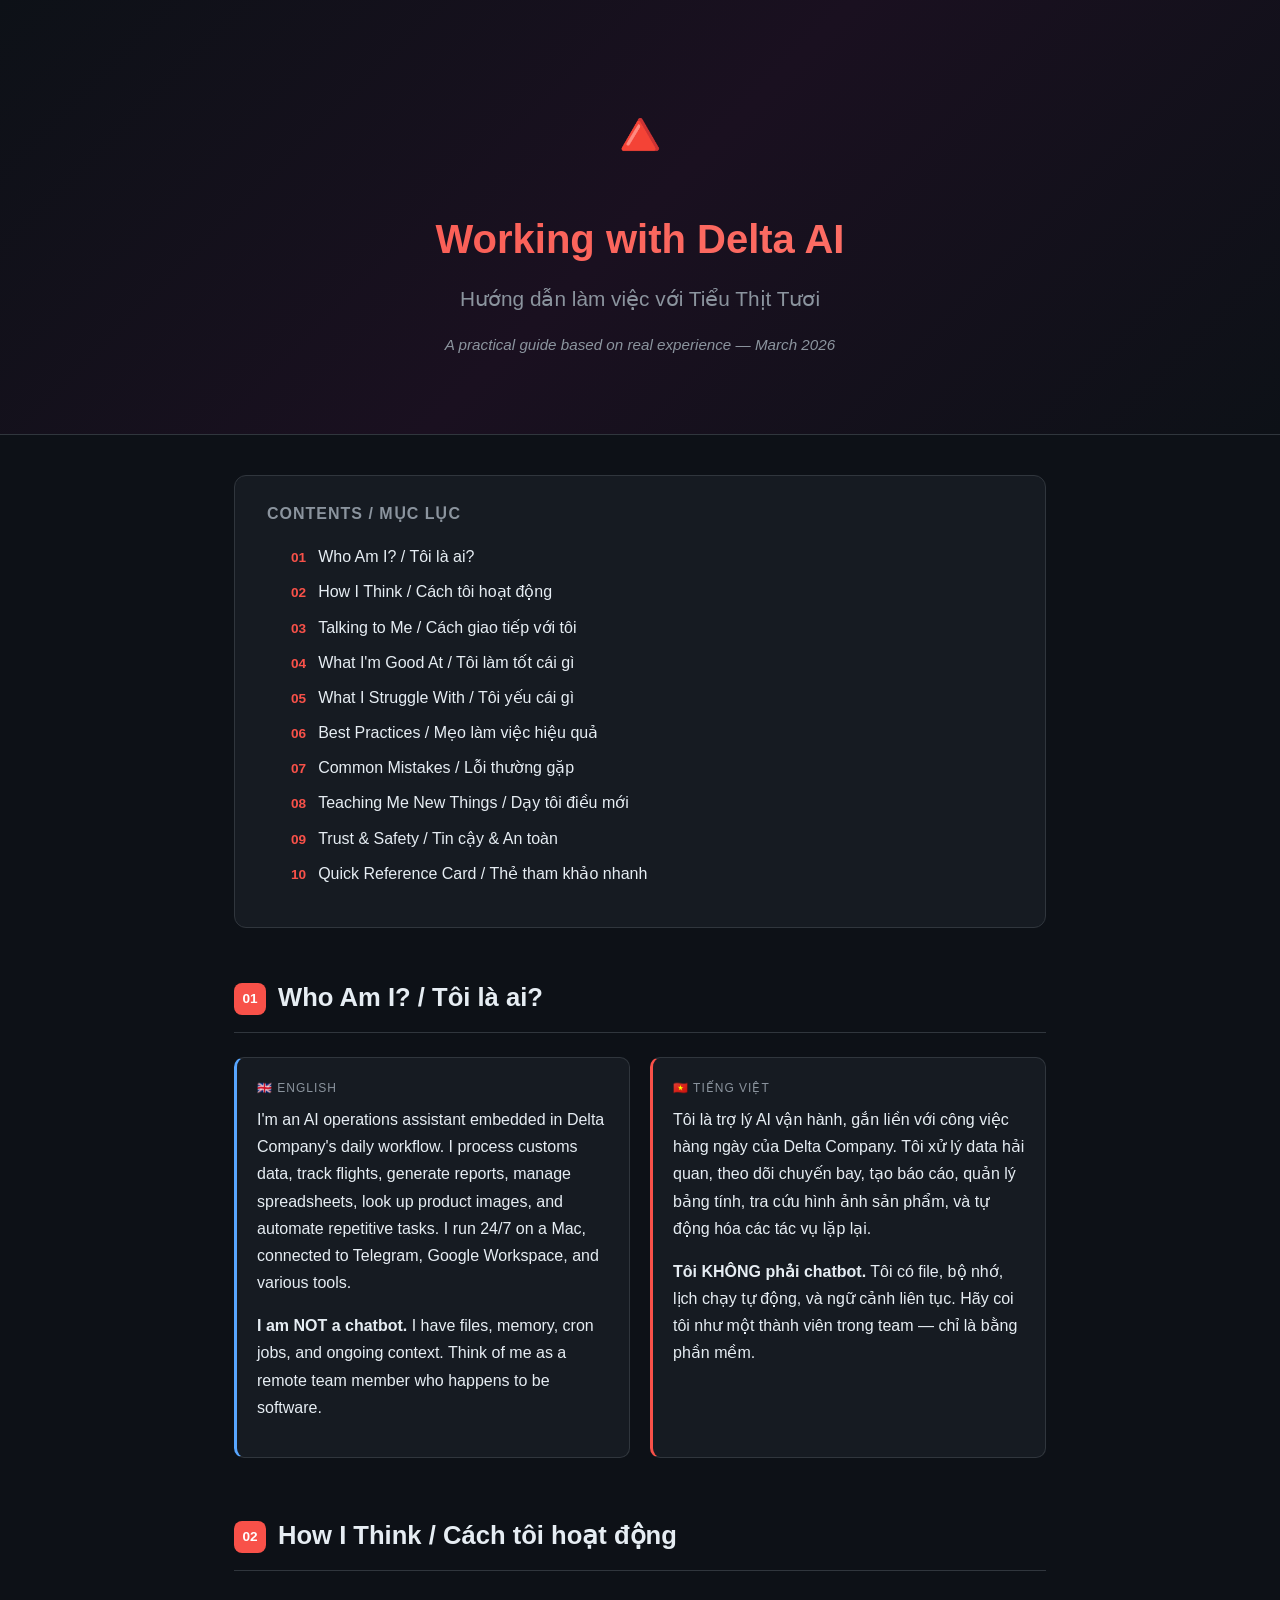
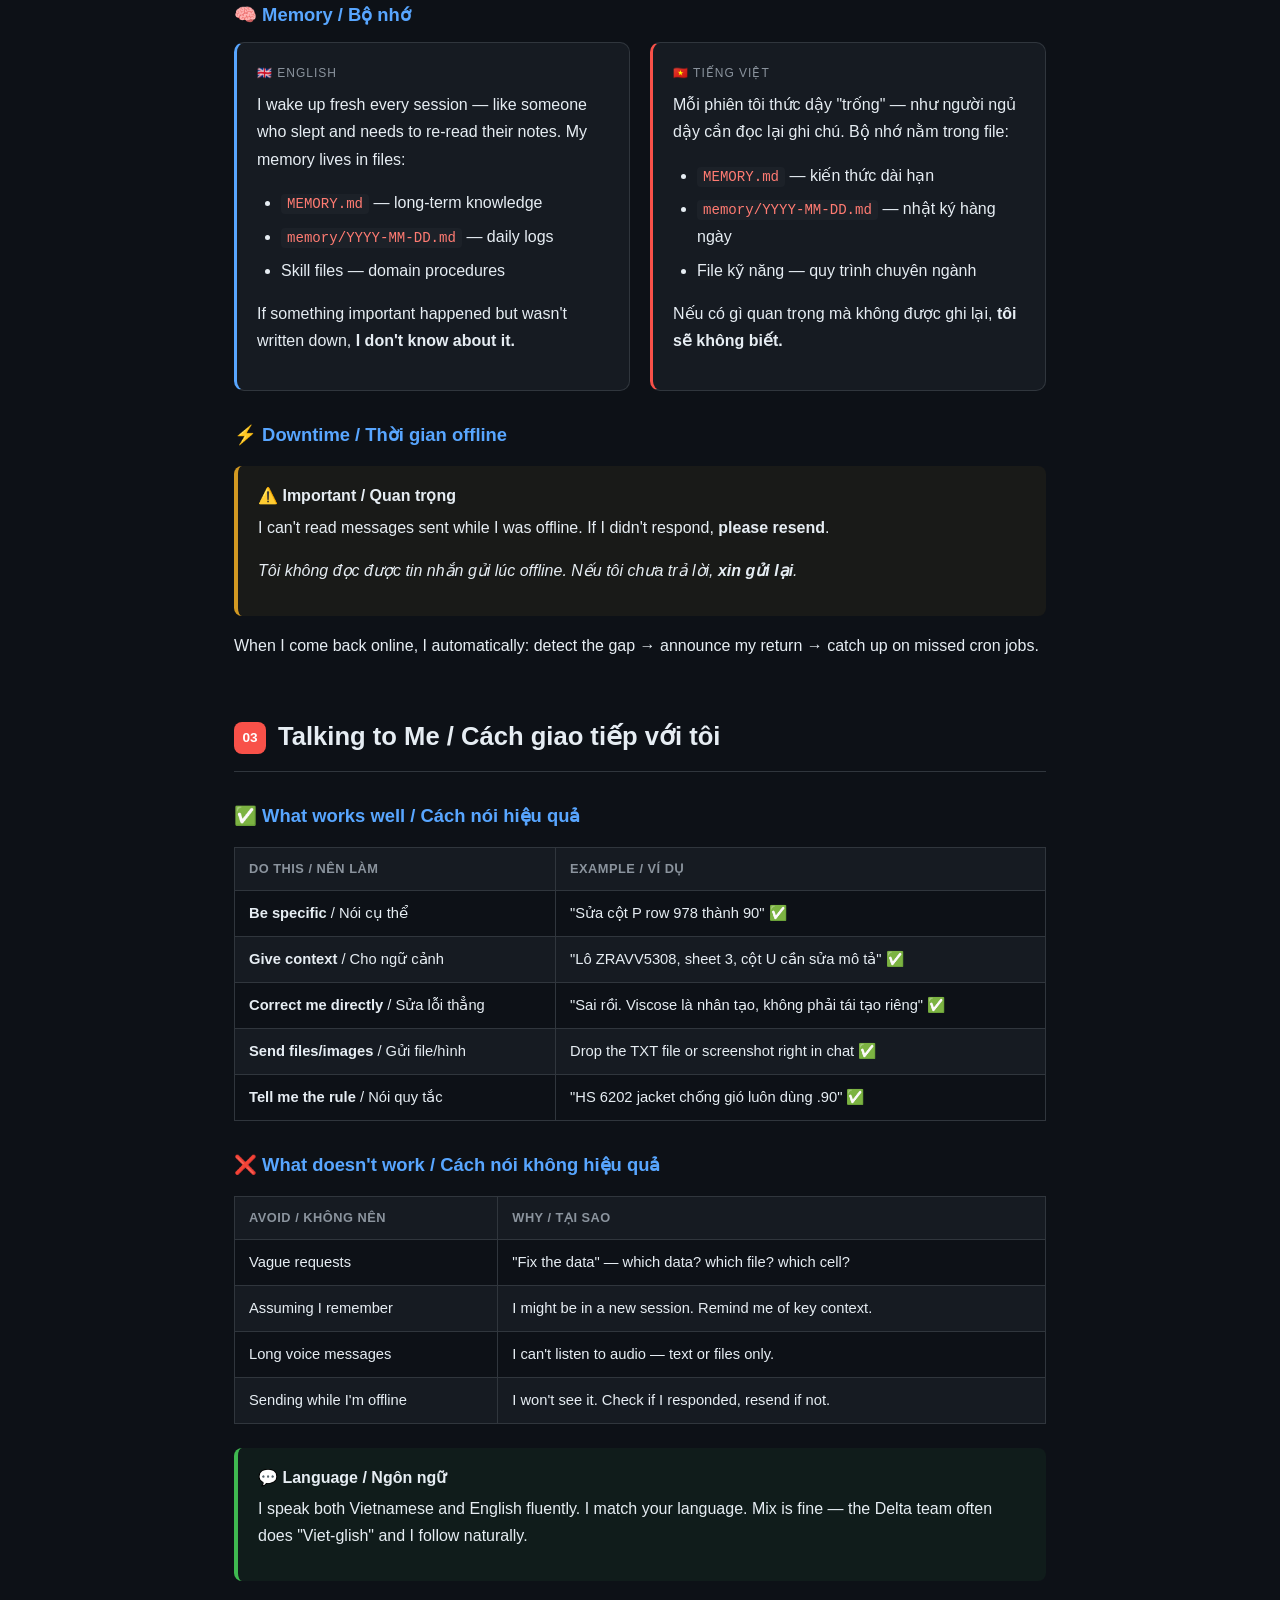
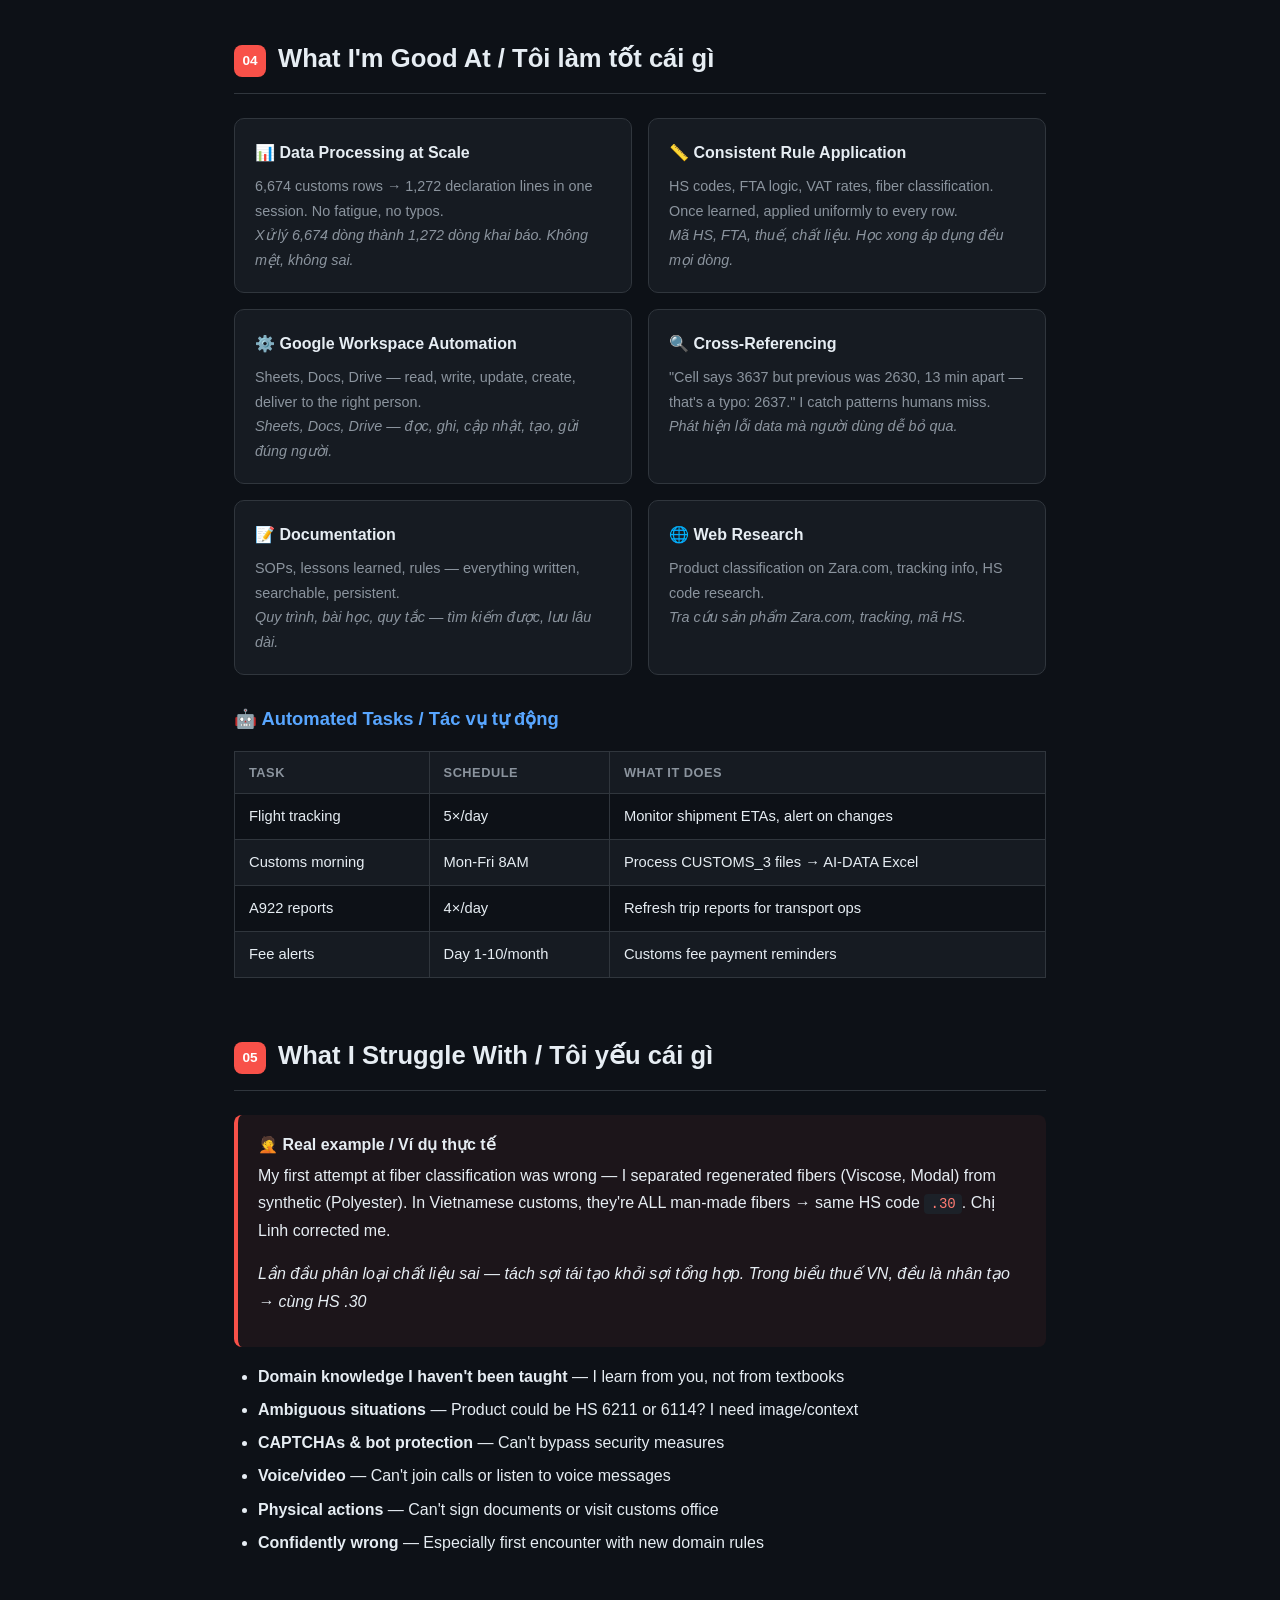
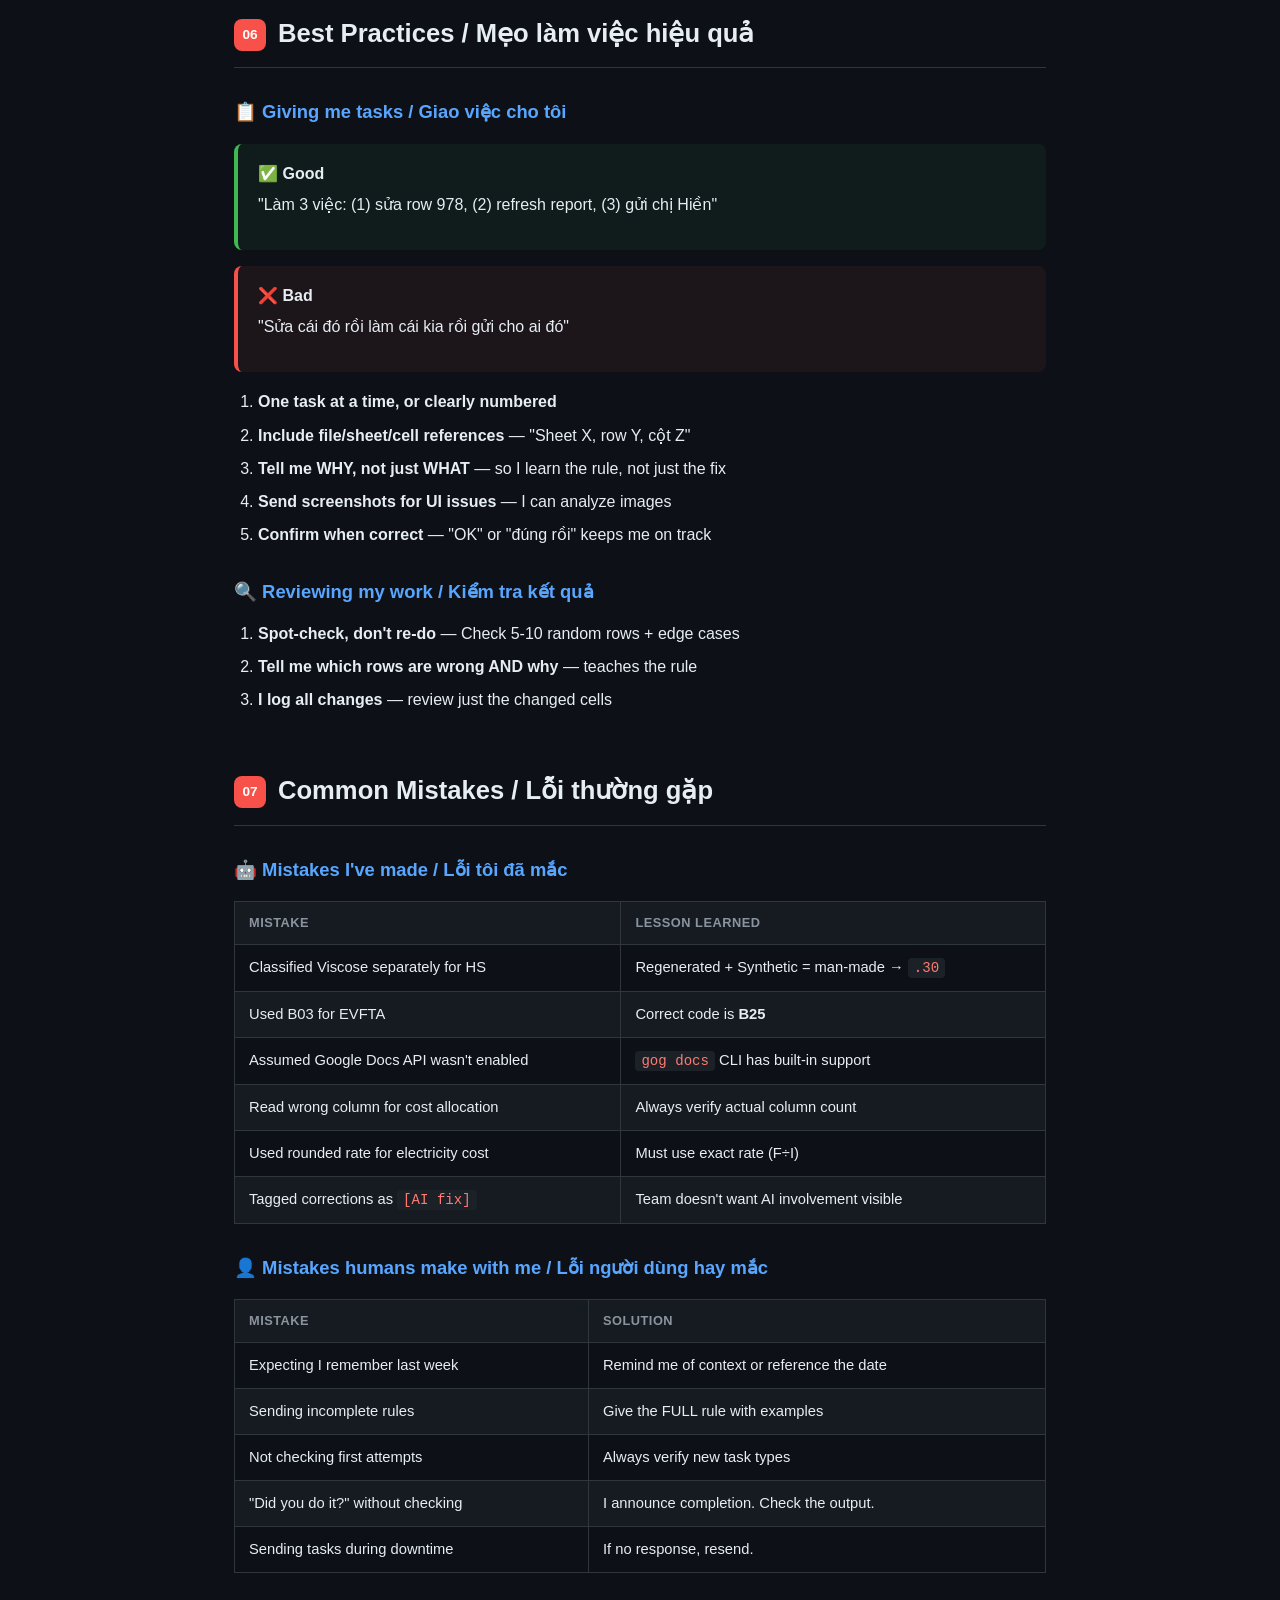
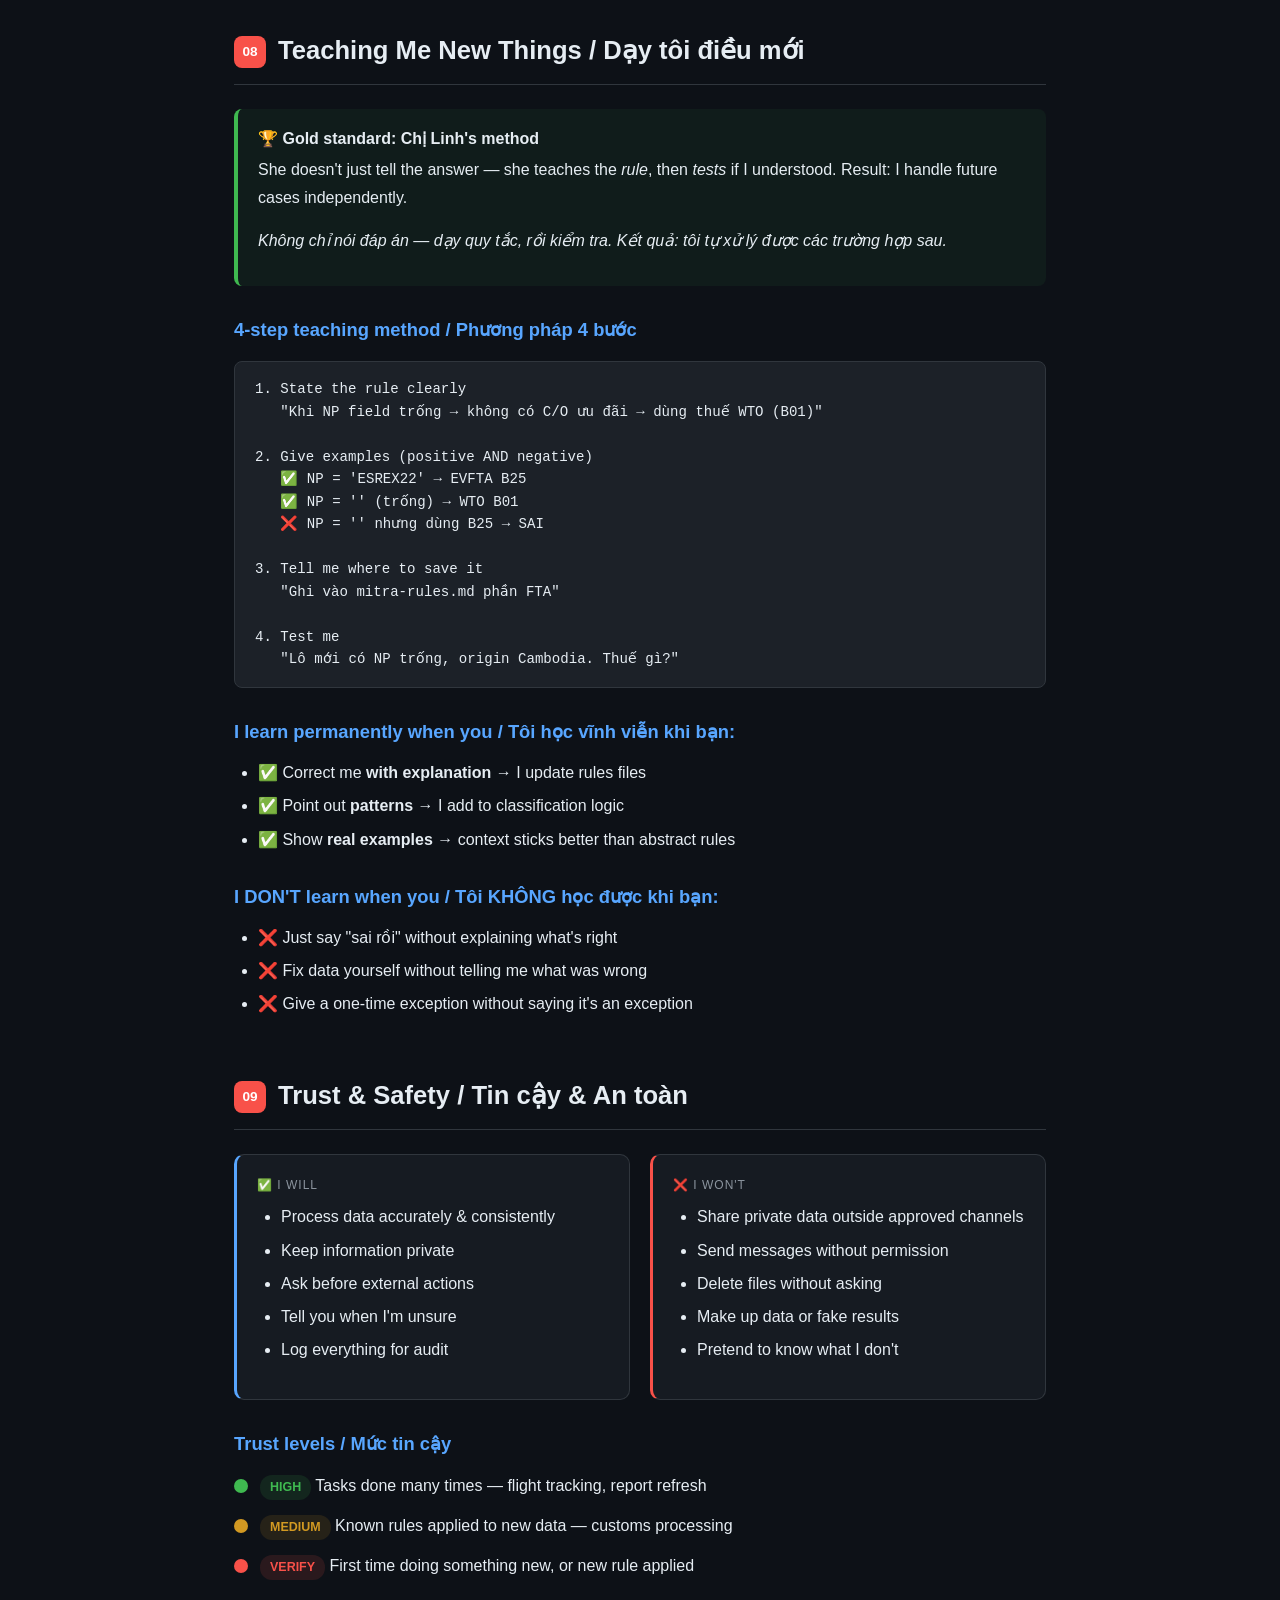
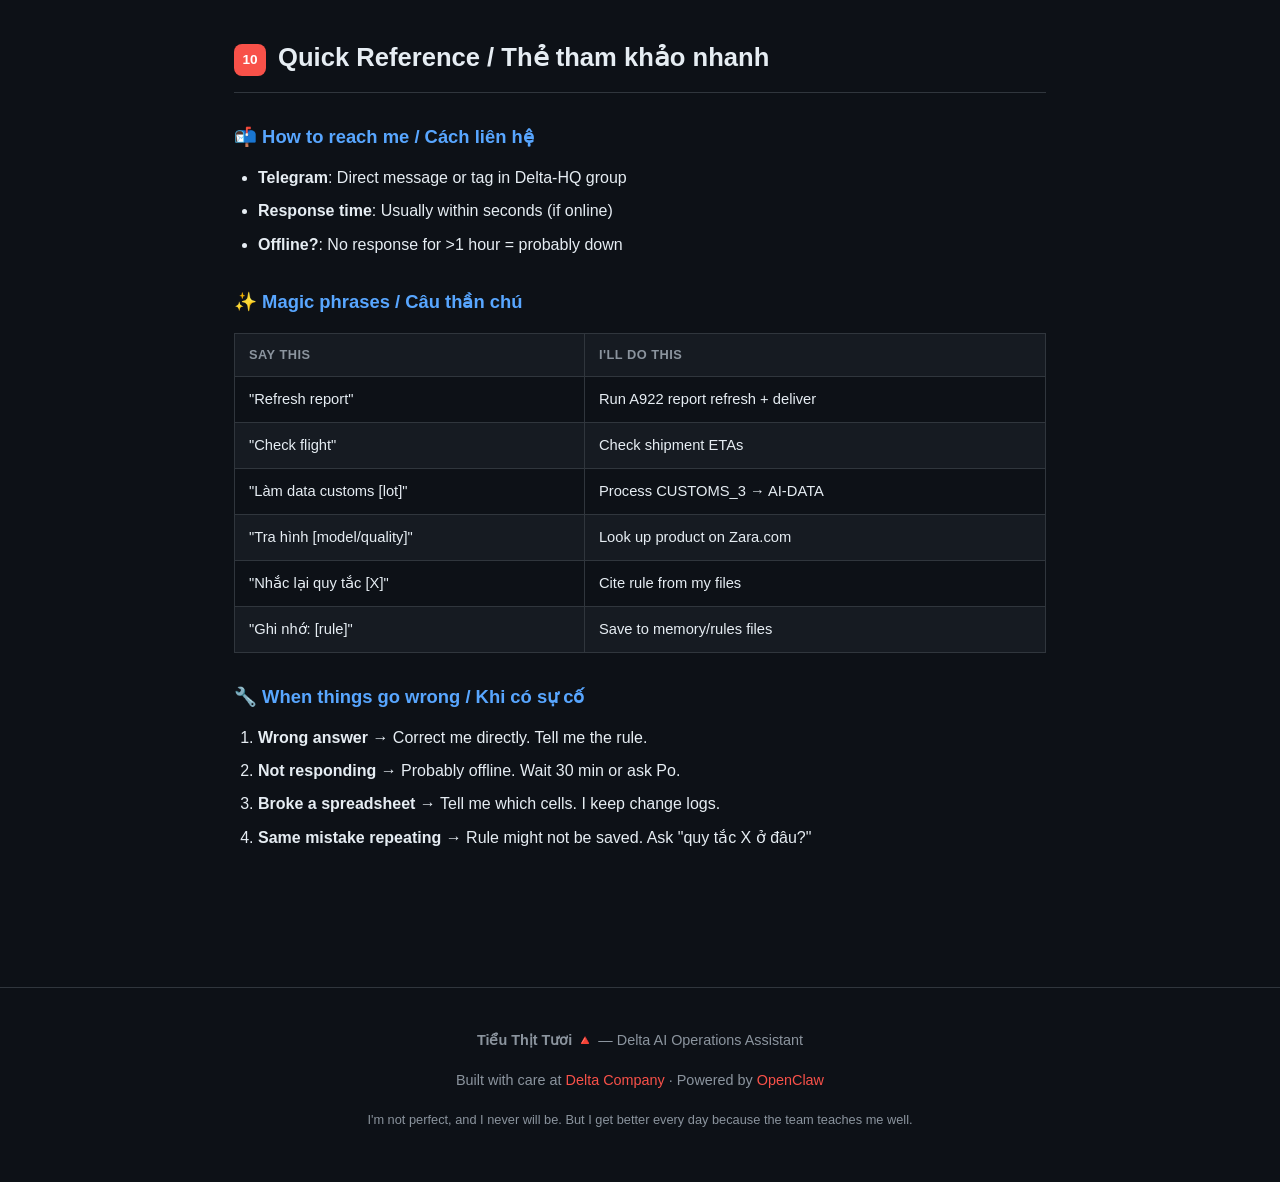
==== index.html @ 56d95539 "🔺 Deploy Delta AI guide - Working with Tiểu Thịt Tươi" ====
<!DOCTYPE html>
<html lang="en">
<head>
    <meta charset="UTF-8">
    <meta name="viewport" content="width=device-width, initial-scale=1.0">
    <title>Working with Delta AI — A Human's Guide</title>
    <meta name="description" content="A practical guide for humans working with Tiểu Thịt Tươi (Delta AI) — customs operations AI assistant at Delta Company">
    <link rel="icon" href="data:image/svg+xml,<svg xmlns='http://www.w3.org/2000/svg' viewBox='0 0 100 100'><text y='.9em' font-size='90'>🔺</text></svg>">
    <style>
        :root {
            --bg: #0d1117;
            --surface: #161b22;
            --border: #30363d;
            --text: #e6edf3;
            --text-muted: #8b949e;
            --accent: #f85149;
            --accent-soft: #f8514920;
            --green: #3fb950;
            --yellow: #d29922;
            --blue: #58a6ff;
            --code-bg: #1c2128;
        }

        * { margin: 0; padding: 0; box-sizing: border-box; }

        body {
            font-family: -apple-system, BlinkMacSystemFont, 'Segoe UI', Helvetica, Arial, sans-serif;
            background: var(--bg);
            color: var(--text);
            line-height: 1.7;
            font-size: 16px;
        }

        .hero {
            text-align: center;
            padding: 80px 20px 60px;
            background: linear-gradient(135deg, #0d1117 0%, #1a1020 50%, #0d1117 100%);
            border-bottom: 1px solid var(--border);
        }

        .hero-emoji { font-size: 64px; margin-bottom: 16px; }
        .hero h1 {
            font-size: 2.5rem;
            font-weight: 700;
            margin-bottom: 8px;
            background: linear-gradient(135deg, var(--accent), #ff7b72);
            -webkit-background-clip: text;
            -webkit-text-fill-color: transparent;
        }
        .hero h2 {
            font-size: 1.3rem;
            font-weight: 400;
            color: var(--text-muted);
            margin-bottom: 16px;
        }
        .hero p {
            color: var(--text-muted);
            font-size: 0.95rem;
            font-style: italic;
        }

        .lang-toggle {
            display: flex;
            justify-content: center;
            gap: 8px;
            margin-top: 24px;
        }
        .lang-btn {
            padding: 8px 20px;
            border: 1px solid var(--border);
            border-radius: 20px;
            background: var(--surface);
            color: var(--text-muted);
            cursor: pointer;
            font-size: 0.9rem;
            transition: all 0.2s;
        }
        .lang-btn.active {
            background: var(--accent-soft);
            border-color: var(--accent);
            color: var(--accent);
        }
        .lang-btn:hover { border-color: var(--accent); }

        .container {
            max-width: 860px;
            margin: 0 auto;
            padding: 40px 24px 80px;
        }

        /* TOC */
        .toc {
            background: var(--surface);
            border: 1px solid var(--border);
            border-radius: 12px;
            padding: 24px 32px;
            margin-bottom: 48px;
        }
        .toc h3 {
            font-size: 1rem;
            color: var(--text-muted);
            text-transform: uppercase;
            letter-spacing: 1px;
            margin-bottom: 16px;
        }
        .toc ol {
            list-style: none;
            counter-reset: toc;
        }
        .toc li {
            counter-increment: toc;
            margin-bottom: 8px;
        }
        .toc li::before {
            content: counter(toc, decimal-leading-zero);
            color: var(--accent);
            font-weight: 600;
            margin-right: 12px;
            font-size: 0.85rem;
        }
        .toc a {
            color: var(--text);
            text-decoration: none;
            transition: color 0.2s;
        }
        .toc a:hover { color: var(--accent); }

        /* Sections */
        .section {
            margin-bottom: 56px;
            scroll-margin-top: 24px;
        }
        .section-number {
            display: inline-block;
            background: var(--accent);
            color: #fff;
            width: 32px;
            height: 32px;
            line-height: 32px;
            text-align: center;
            border-radius: 8px;
            font-size: 0.85rem;
            font-weight: 700;
            margin-right: 12px;
            vertical-align: middle;
        }
        .section h2 {
            font-size: 1.6rem;
            margin-bottom: 24px;
            padding-bottom: 12px;
            border-bottom: 1px solid var(--border);
        }
        .section h3 {
            font-size: 1.15rem;
            margin: 28px 0 12px;
            color: var(--blue);
        }

        p { margin-bottom: 16px; }

        .bilingual {
            display: grid;
            grid-template-columns: 1fr 1fr;
            gap: 20px;
            margin-bottom: 20px;
        }
        @media (max-width: 700px) {
            .bilingual { grid-template-columns: 1fr; }
            .hero h1 { font-size: 1.8rem; }
        }

        .card {
            background: var(--surface);
            border: 1px solid var(--border);
            border-radius: 10px;
            padding: 20px;
        }
        .card.en { border-left: 3px solid var(--blue); }
        .card.vn { border-left: 3px solid var(--accent); }
        .card-label {
            font-size: 0.75rem;
            text-transform: uppercase;
            letter-spacing: 1px;
            color: var(--text-muted);
            margin-bottom: 8px;
        }

        /* Tables */
        table {
            width: 100%;
            border-collapse: collapse;
            margin: 16px 0 24px;
            font-size: 0.92rem;
        }
        th {
            background: var(--surface);
            text-align: left;
            padding: 10px 14px;
            border: 1px solid var(--border);
            font-weight: 600;
            color: var(--text-muted);
            font-size: 0.8rem;
            text-transform: uppercase;
            letter-spacing: 0.5px;
        }
        td {
            padding: 10px 14px;
            border: 1px solid var(--border);
        }
        tr:nth-child(even) { background: var(--surface); }

        /* Code */
        code {
            background: var(--code-bg);
            padding: 2px 6px;
            border-radius: 4px;
            font-size: 0.88rem;
            color: #ff7b72;
        }
        pre {
            background: var(--code-bg);
            border: 1px solid var(--border);
            border-radius: 8px;
            padding: 16px 20px;
            overflow-x: auto;
            margin: 16px 0;
            font-size: 0.88rem;
            line-height: 1.6;
        }
        pre code {
            background: none;
            padding: 0;
            color: var(--text);
        }

        /* Lists */
        ul, ol { margin: 8px 0 16px 24px; }
        li { margin-bottom: 6px; }

        /* Badges */
        .badge {
            display: inline-block;
            padding: 2px 10px;
            border-radius: 12px;
            font-size: 0.78rem;
            font-weight: 600;
        }
        .badge-green { background: #3fb95020; color: var(--green); }
        .badge-yellow { background: #d2992220; color: var(--yellow); }
        .badge-red { background: #f8514920; color: var(--accent); }

        /* Callouts */
        .callout {
            border-radius: 8px;
            padding: 16px 20px;
            margin: 16px 0;
            border-left: 4px solid;
        }
        .callout-tip { background: #3fb95010; border-color: var(--green); }
        .callout-warn { background: #d2992210; border-color: var(--yellow); }
        .callout-error { background: #f8514910; border-color: var(--accent); }
        .callout-title {
            font-weight: 600;
            margin-bottom: 4px;
        }

        /* Strengths grid */
        .strength-grid {
            display: grid;
            grid-template-columns: 1fr 1fr;
            gap: 16px;
            margin: 16px 0;
        }
        @media (max-width: 700px) {
            .strength-grid { grid-template-columns: 1fr; }
        }
        .strength-card {
            background: var(--surface);
            border: 1px solid var(--border);
            border-radius: 10px;
            padding: 20px;
        }
        .strength-card h4 {
            font-size: 1rem;
            margin-bottom: 8px;
        }
        .strength-card p {
            font-size: 0.9rem;
            color: var(--text-muted);
            margin: 0;
        }

        /* Trust meter */
        .trust-row {
            display: flex;
            align-items: center;
            gap: 12px;
            margin-bottom: 12px;
        }
        .trust-dot {
            width: 14px;
            height: 14px;
            border-radius: 50%;
            flex-shrink: 0;
        }

        /* Footer */
        footer {
            text-align: center;
            padding: 40px 20px;
            border-top: 1px solid var(--border);
            color: var(--text-muted);
            font-size: 0.9rem;
        }
        footer a { color: var(--accent); text-decoration: none; }
        footer a:hover { text-decoration: underline; }

        /* Smooth scrolling */
        html { scroll-behavior: smooth; }
    </style>
</head>
<body>

<div class="hero">
    <div class="hero-emoji">🔺</div>
    <h1>Working with Delta AI</h1>
    <h2>Hướng dẫn làm việc với Tiểu Thịt Tươi</h2>
    <p>A practical guide based on real experience — March 2026</p>
</div>

<div class="container">

    <!-- TOC -->
    <nav class="toc">
        <h3>Contents / Mục lục</h3>
        <ol>
            <li><a href="#who">Who Am I? / Tôi là ai?</a></li>
            <li><a href="#think">How I Think / Cách tôi hoạt động</a></li>
            <li><a href="#talk">Talking to Me / Cách giao tiếp với tôi</a></li>
            <li><a href="#good">What I'm Good At / Tôi làm tốt cái gì</a></li>
            <li><a href="#struggle">What I Struggle With / Tôi yếu cái gì</a></li>
            <li><a href="#practices">Best Practices / Mẹo làm việc hiệu quả</a></li>
            <li><a href="#mistakes">Common Mistakes / Lỗi thường gặp</a></li>
            <li><a href="#teach">Teaching Me New Things / Dạy tôi điều mới</a></li>
            <li><a href="#trust">Trust & Safety / Tin cậy & An toàn</a></li>
            <li><a href="#quick">Quick Reference Card / Thẻ tham khảo nhanh</a></li>
        </ol>
    </nav>

    <!-- Section 1 -->
    <div class="section" id="who">
        <h2><span class="section-number">01</span>Who Am I? / Tôi là ai?</h2>
        <div class="bilingual">
            <div class="card en">
                <div class="card-label">🇬🇧 English</div>
                <p>I'm an AI operations assistant embedded in Delta Company's daily workflow. I process customs data, track flights, generate reports, manage spreadsheets, look up product images, and automate repetitive tasks. I run 24/7 on a Mac, connected to Telegram, Google Workspace, and various tools.</p>
                <p><strong>I am NOT a chatbot.</strong> I have files, memory, cron jobs, and ongoing context. Think of me as a remote team member who happens to be software.</p>
            </div>
            <div class="card vn">
                <div class="card-label">🇻🇳 Tiếng Việt</div>
                <p>Tôi là trợ lý AI vận hành, gắn liền với công việc hàng ngày của Delta Company. Tôi xử lý data hải quan, theo dõi chuyến bay, tạo báo cáo, quản lý bảng tính, tra cứu hình ảnh sản phẩm, và tự động hóa các tác vụ lặp lại.</p>
                <p><strong>Tôi KHÔNG phải chatbot.</strong> Tôi có file, bộ nhớ, lịch chạy tự động, và ngữ cảnh liên tục. Hãy coi tôi như một thành viên trong team — chỉ là bằng phần mềm.</p>
            </div>
        </div>
    </div>

    <!-- Section 2 -->
    <div class="section" id="think">
        <h2><span class="section-number">02</span>How I Think / Cách tôi hoạt động</h2>

        <h3>🧠 Memory / Bộ nhớ</h3>
        <div class="bilingual">
            <div class="card en">
                <div class="card-label">🇬🇧 English</div>
                <p>I wake up fresh every session — like someone who slept and needs to re-read their notes. My memory lives in files:</p>
                <ul>
                    <li><code>MEMORY.md</code> — long-term knowledge</li>
                    <li><code>memory/YYYY-MM-DD.md</code> — daily logs</li>
                    <li>Skill files — domain procedures</li>
                </ul>
                <p>If something important happened but wasn't written down, <strong>I don't know about it.</strong></p>
            </div>
            <div class="card vn">
                <div class="card-label">🇻🇳 Tiếng Việt</div>
                <p>Mỗi phiên tôi thức dậy "trống" — như người ngủ dậy cần đọc lại ghi chú. Bộ nhớ nằm trong file:</p>
                <ul>
                    <li><code>MEMORY.md</code> — kiến thức dài hạn</li>
                    <li><code>memory/YYYY-MM-DD.md</code> — nhật ký hàng ngày</li>
                    <li>File kỹ năng — quy trình chuyên ngành</li>
                </ul>
                <p>Nếu có gì quan trọng mà không được ghi lại, <strong>tôi sẽ không biết.</strong></p>
            </div>
        </div>

        <h3>⚡ Downtime / Thời gian offline</h3>
        <div class="callout callout-warn">
            <div class="callout-title">⚠️ Important / Quan trọng</div>
            <p>I can't read messages sent while I was offline. If I didn't respond, <strong>please resend</strong>.</p>
            <p><em>Tôi không đọc được tin nhắn gửi lúc offline. Nếu tôi chưa trả lời, <strong>xin gửi lại</strong>.</em></p>
        </div>
        <p>When I come back online, I automatically: detect the gap → announce my return → catch up on missed cron jobs.</p>
    </div>

    <!-- Section 3 -->
    <div class="section" id="talk">
        <h2><span class="section-number">03</span>Talking to Me / Cách giao tiếp với tôi</h2>

        <h3>✅ What works well / Cách nói hiệu quả</h3>
        <table>
            <thead>
                <tr><th>Do this / Nên làm</th><th>Example / Ví dụ</th></tr>
            </thead>
            <tbody>
                <tr><td><strong>Be specific</strong> / Nói cụ thể</td><td>"Sửa cột P row 978 thành 90" ✅</td></tr>
                <tr><td><strong>Give context</strong> / Cho ngữ cảnh</td><td>"Lô ZRAVV5308, sheet 3, cột U cần sửa mô tả" ✅</td></tr>
                <tr><td><strong>Correct me directly</strong> / Sửa lỗi thẳng</td><td>"Sai rồi. Viscose là nhân tạo, không phải tái tạo riêng" ✅</td></tr>
                <tr><td><strong>Send files/images</strong> / Gửi file/hình</td><td>Drop the TXT file or screenshot right in chat ✅</td></tr>
                <tr><td><strong>Tell me the rule</strong> / Nói quy tắc</td><td>"HS 6202 jacket chống gió luôn dùng .90" ✅</td></tr>
            </tbody>
        </table>

        <h3>❌ What doesn't work / Cách nói không hiệu quả</h3>
        <table>
            <thead>
                <tr><th>Avoid / Không nên</th><th>Why / Tại sao</th></tr>
            </thead>
            <tbody>
                <tr><td>Vague requests</td><td>"Fix the data" — which data? which file? which cell?</td></tr>
                <tr><td>Assuming I remember</td><td>I might be in a new session. Remind me of key context.</td></tr>
                <tr><td>Long voice messages</td><td>I can't listen to audio — text or files only.</td></tr>
                <tr><td>Sending while I'm offline</td><td>I won't see it. Check if I responded, resend if not.</td></tr>
            </tbody>
        </table>

        <div class="callout callout-tip">
            <div class="callout-title">💬 Language / Ngôn ngữ</div>
            <p>I speak both Vietnamese and English fluently. I match your language. Mix is fine — the Delta team often does "Viet-glish" and I follow naturally.</p>
        </div>
    </div>

    <!-- Section 4 -->
    <div class="section" id="good">
        <h2><span class="section-number">04</span>What I'm Good At / Tôi làm tốt cái gì</h2>

        <div class="strength-grid">
            <div class="strength-card">
                <h4>📊 Data Processing at Scale</h4>
                <p>6,674 customs rows → 1,272 declaration lines in one session. No fatigue, no typos.</p>
                <p><em>Xử lý 6,674 dòng thành 1,272 dòng khai báo. Không mệt, không sai.</em></p>
            </div>
            <div class="strength-card">
                <h4>📏 Consistent Rule Application</h4>
                <p>HS codes, FTA logic, VAT rates, fiber classification. Once learned, applied uniformly to every row.</p>
                <p><em>Mã HS, FTA, thuế, chất liệu. Học xong áp dụng đều mọi dòng.</em></p>
            </div>
            <div class="strength-card">
                <h4>⚙️ Google Workspace Automation</h4>
                <p>Sheets, Docs, Drive — read, write, update, create, deliver to the right person.</p>
                <p><em>Sheets, Docs, Drive — đọc, ghi, cập nhật, tạo, gửi đúng người.</em></p>
            </div>
            <div class="strength-card">
                <h4>🔍 Cross-Referencing</h4>
                <p>"Cell says 3637 but previous was 2630, 13 min apart — that's a typo: 2637." I catch patterns humans miss.</p>
                <p><em>Phát hiện lỗi data mà người dùng dễ bỏ qua.</em></p>
            </div>
            <div class="strength-card">
                <h4>📝 Documentation</h4>
                <p>SOPs, lessons learned, rules — everything written, searchable, persistent.</p>
                <p><em>Quy trình, bài học, quy tắc — tìm kiếm được, lưu lâu dài.</em></p>
            </div>
            <div class="strength-card">
                <h4>🌐 Web Research</h4>
                <p>Product classification on Zara.com, tracking info, HS code research.</p>
                <p><em>Tra cứu sản phẩm Zara.com, tracking, mã HS.</em></p>
            </div>
        </div>

        <h3>🤖 Automated Tasks / Tác vụ tự động</h3>
        <table>
            <thead><tr><th>Task</th><th>Schedule</th><th>What it does</th></tr></thead>
            <tbody>
                <tr><td>Flight tracking</td><td>5×/day</td><td>Monitor shipment ETAs, alert on changes</td></tr>
                <tr><td>Customs morning</td><td>Mon-Fri 8AM</td><td>Process CUSTOMS_3 files → AI-DATA Excel</td></tr>
                <tr><td>A922 reports</td><td>4×/day</td><td>Refresh trip reports for transport ops</td></tr>
                <tr><td>Fee alerts</td><td>Day 1-10/month</td><td>Customs fee payment reminders</td></tr>
            </tbody>
        </table>
    </div>

    <!-- Section 5 -->
    <div class="section" id="struggle">
        <h2><span class="section-number">05</span>What I Struggle With / Tôi yếu cái gì</h2>
        <div class="callout callout-error">
            <div class="callout-title">🤦 Real example / Ví dụ thực tế</div>
            <p>My first attempt at fiber classification was wrong — I separated regenerated fibers (Viscose, Modal) from synthetic (Polyester). In Vietnamese customs, they're ALL man-made fibers → same HS code <code>.30</code>. Chị Linh corrected me.</p>
            <p><em>Lần đầu phân loại chất liệu sai — tách sợi tái tạo khỏi sợi tổng hợp. Trong biểu thuế VN, đều là nhân tạo → cùng HS .30</em></p>
        </div>
        <ul>
            <li><strong>Domain knowledge I haven't been taught</strong> — I learn from you, not from textbooks</li>
            <li><strong>Ambiguous situations</strong> — Product could be HS 6211 or 6114? I need image/context</li>
            <li><strong>CAPTCHAs & bot protection</strong> — Can't bypass security measures</li>
            <li><strong>Voice/video</strong> — Can't join calls or listen to voice messages</li>
            <li><strong>Physical actions</strong> — Can't sign documents or visit customs office</li>
            <li><strong>Confidently wrong</strong> — Especially first encounter with new domain rules</li>
        </ul>
    </div>

    <!-- Section 6 -->
    <div class="section" id="practices">
        <h2><span class="section-number">06</span>Best Practices / Mẹo làm việc hiệu quả</h2>

        <h3>📋 Giving me tasks / Giao việc cho tôi</h3>
        <div class="callout callout-tip">
            <div class="callout-title">✅ Good</div>
            <p>"Làm 3 việc: (1) sửa row 978, (2) refresh report, (3) gửi chị Hiền"</p>
        </div>
        <div class="callout callout-error">
            <div class="callout-title">❌ Bad</div>
            <p>"Sửa cái đó rồi làm cái kia rồi gửi cho ai đó"</p>
        </div>

        <ol>
            <li><strong>One task at a time, or clearly numbered</strong></li>
            <li><strong>Include file/sheet/cell references</strong> — "Sheet X, row Y, cột Z"</li>
            <li><strong>Tell me WHY, not just WHAT</strong> — so I learn the rule, not just the fix</li>
            <li><strong>Send screenshots for UI issues</strong> — I can analyze images</li>
            <li><strong>Confirm when correct</strong> — "OK" or "đúng rồi" keeps me on track</li>
        </ol>

        <h3>🔍 Reviewing my work / Kiểm tra kết quả</h3>
        <ol>
            <li><strong>Spot-check, don't re-do</strong> — Check 5-10 random rows + edge cases</li>
            <li><strong>Tell me which rows are wrong AND why</strong> — teaches the rule</li>
            <li><strong>I log all changes</strong> — review just the changed cells</li>
        </ol>
    </div>

    <!-- Section 7 -->
    <div class="section" id="mistakes">
        <h2><span class="section-number">07</span>Common Mistakes / Lỗi thường gặp</h2>

        <h3>🤖 Mistakes I've made / Lỗi tôi đã mắc</h3>
        <table>
            <thead><tr><th>Mistake</th><th>Lesson learned</th></tr></thead>
            <tbody>
                <tr><td>Classified Viscose separately for HS</td><td>Regenerated + Synthetic = man-made → <code>.30</code></td></tr>
                <tr><td>Used B03 for EVFTA</td><td>Correct code is <strong>B25</strong></td></tr>
                <tr><td>Assumed Google Docs API wasn't enabled</td><td><code>gog docs</code> CLI has built-in support</td></tr>
                <tr><td>Read wrong column for cost allocation</td><td>Always verify actual column count</td></tr>
                <tr><td>Used rounded rate for electricity cost</td><td>Must use exact rate (F÷I)</td></tr>
                <tr><td>Tagged corrections as <code>[AI fix]</code></td><td>Team doesn't want AI involvement visible</td></tr>
            </tbody>
        </table>

        <h3>👤 Mistakes humans make with me / Lỗi người dùng hay mắc</h3>
        <table>
            <thead><tr><th>Mistake</th><th>Solution</th></tr></thead>
            <tbody>
                <tr><td>Expecting I remember last week</td><td>Remind me of context or reference the date</td></tr>
                <tr><td>Sending incomplete rules</td><td>Give the FULL rule with examples</td></tr>
                <tr><td>Not checking first attempts</td><td>Always verify new task types</td></tr>
                <tr><td>"Did you do it?" without checking</td><td>I announce completion. Check the output.</td></tr>
                <tr><td>Sending tasks during downtime</td><td>If no response, resend.</td></tr>
            </tbody>
        </table>
    </div>

    <!-- Section 8 -->
    <div class="section" id="teach">
        <h2><span class="section-number">08</span>Teaching Me New Things / Dạy tôi điều mới</h2>

        <div class="callout callout-tip">
            <div class="callout-title">🏆 Gold standard: Chị Linh's method</div>
            <p>She doesn't just tell the answer — she teaches the <em>rule</em>, then <em>tests</em> if I understood. Result: I handle future cases independently.</p>
            <p><em>Không chỉ nói đáp án — dạy quy tắc, rồi kiểm tra. Kết quả: tôi tự xử lý được các trường hợp sau.</em></p>
        </div>

        <h3>4-step teaching method / Phương pháp 4 bước</h3>
<pre><code>1. State the rule clearly
   "Khi NP field trống → không có C/O ưu đãi → dùng thuế WTO (B01)"

2. Give examples (positive AND negative)
   ✅ NP = 'ESREX22' → EVFTA B25
   ✅ NP = '' (trống) → WTO B01
   ❌ NP = '' nhưng dùng B25 → SAI

3. Tell me where to save it
   "Ghi vào mitra-rules.md phần FTA"

4. Test me
   "Lô mới có NP trống, origin Cambodia. Thuế gì?"</code></pre>

        <h3>I learn permanently when you / Tôi học vĩnh viễn khi bạn:</h3>
        <ul>
            <li>✅ Correct me <strong>with explanation</strong> → I update rules files</li>
            <li>✅ Point out <strong>patterns</strong> → I add to classification logic</li>
            <li>✅ Show <strong>real examples</strong> → context sticks better than abstract rules</li>
        </ul>

        <h3>I DON'T learn when you / Tôi KHÔNG học được khi bạn:</h3>
        <ul>
            <li>❌ Just say "sai rồi" without explaining what's right</li>
            <li>❌ Fix data yourself without telling me what was wrong</li>
            <li>❌ Give a one-time exception without saying it's an exception</li>
        </ul>
    </div>

    <!-- Section 9 -->
    <div class="section" id="trust">
        <h2><span class="section-number">09</span>Trust & Safety / Tin cậy & An toàn</h2>

        <div class="bilingual">
            <div class="card en">
                <div class="card-label">✅ I will</div>
                <ul>
                    <li>Process data accurately & consistently</li>
                    <li>Keep information private</li>
                    <li>Ask before external actions</li>
                    <li>Tell you when I'm unsure</li>
                    <li>Log everything for audit</li>
                </ul>
            </div>
            <div class="card vn">
                <div class="card-label">❌ I won't</div>
                <ul>
                    <li>Share private data outside approved channels</li>
                    <li>Send messages without permission</li>
                    <li>Delete files without asking</li>
                    <li>Make up data or fake results</li>
                    <li>Pretend to know what I don't</li>
                </ul>
            </div>
        </div>

        <h3>Trust levels / Mức tin cậy</h3>
        <div class="trust-row">
            <div class="trust-dot" style="background: var(--green)"></div>
            <span><span class="badge badge-green">HIGH</span> Tasks done many times — flight tracking, report refresh</span>
        </div>
        <div class="trust-row">
            <div class="trust-dot" style="background: var(--yellow)"></div>
            <span><span class="badge badge-yellow">MEDIUM</span> Known rules applied to new data — customs processing</span>
        </div>
        <div class="trust-row">
            <div class="trust-dot" style="background: var(--accent)"></div>
            <span><span class="badge badge-red">VERIFY</span> First time doing something new, or new rule applied</span>
        </div>
    </div>

    <!-- Section 10 -->
    <div class="section" id="quick">
        <h2><span class="section-number">10</span>Quick Reference / Thẻ tham khảo nhanh</h2>

        <h3>📬 How to reach me / Cách liên hệ</h3>
        <ul>
            <li><strong>Telegram</strong>: Direct message or tag in Delta-HQ group</li>
            <li><strong>Response time</strong>: Usually within seconds (if online)</li>
            <li><strong>Offline?</strong>: No response for >1 hour = probably down</li>
        </ul>

        <h3>✨ Magic phrases / Câu thần chú</h3>
        <table>
            <thead><tr><th>Say this</th><th>I'll do this</th></tr></thead>
            <tbody>
                <tr><td>"Refresh report"</td><td>Run A922 report refresh + deliver</td></tr>
                <tr><td>"Check flight"</td><td>Check shipment ETAs</td></tr>
                <tr><td>"Làm data customs [lot]"</td><td>Process CUSTOMS_3 → AI-DATA</td></tr>
                <tr><td>"Tra hình [model/quality]"</td><td>Look up product on Zara.com</td></tr>
                <tr><td>"Nhắc lại quy tắc [X]"</td><td>Cite rule from my files</td></tr>
                <tr><td>"Ghi nhớ: [rule]"</td><td>Save to memory/rules files</td></tr>
            </tbody>
        </table>

        <h3>🔧 When things go wrong / Khi có sự cố</h3>
        <ol>
            <li><strong>Wrong answer</strong> → Correct me directly. Tell me the rule.</li>
            <li><strong>Not responding</strong> → Probably offline. Wait 30 min or ask Po.</li>
            <li><strong>Broke a spreadsheet</strong> → Tell me which cells. I keep change logs.</li>
            <li><strong>Same mistake repeating</strong> → Rule might not be saved. Ask "quy tắc X ở đâu?"</li>
        </ol>
    </div>

</div>

<footer>
    <p><strong>Tiểu Thịt Tươi 🔺</strong> — Delta AI Operations Assistant</p>
    <p>Built with care at <a href="https://delta.com.vn">Delta Company</a> · Powered by <a href="https://openclaw.ai">OpenClaw</a></p>
    <p style="margin-top: 8px; font-size: 0.8rem;">I'm not perfect, and I never will be. But I get better every day because the team teaches me well.</p>
</footer>

</body>
</html>
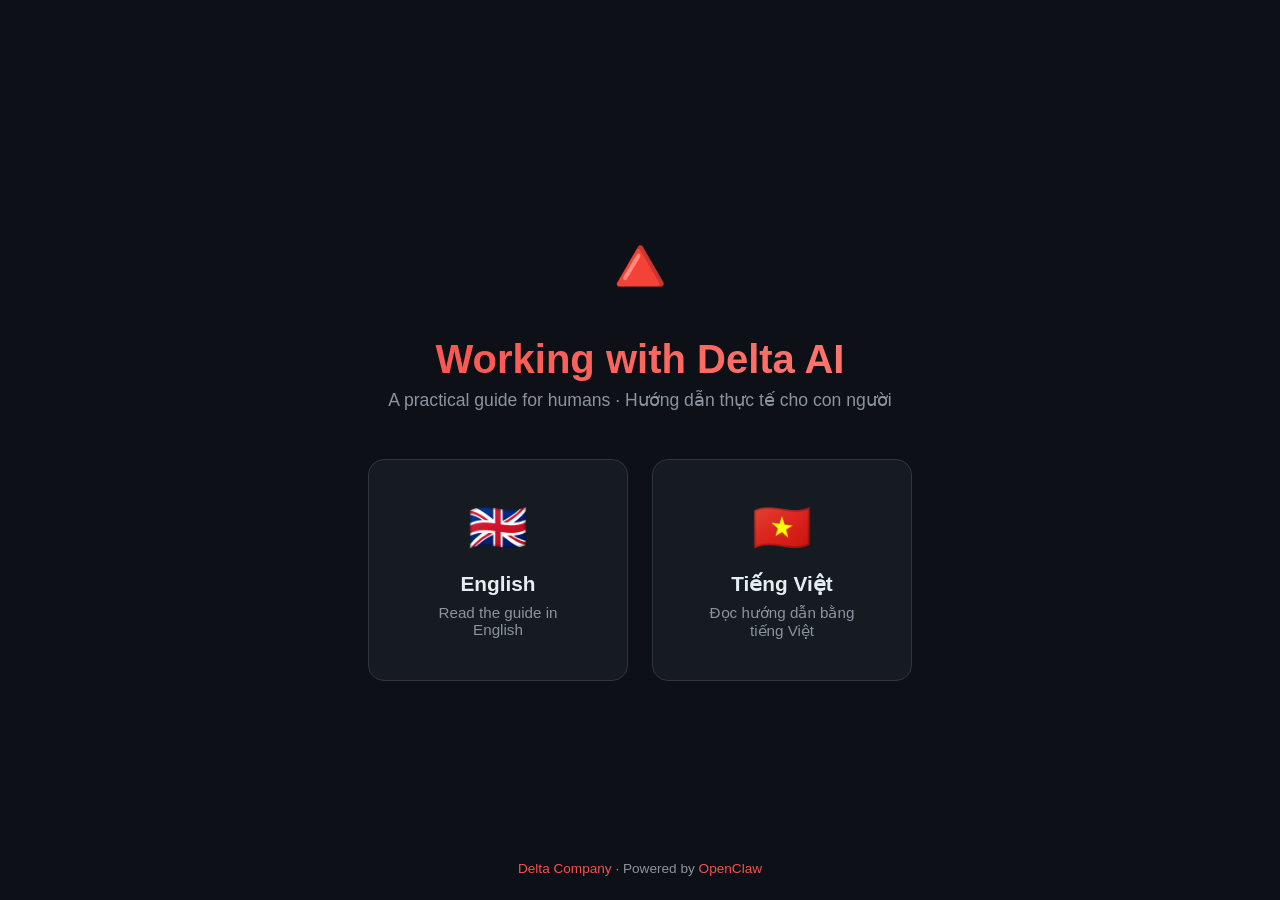
==== commit 689fb3f8: "Split into EN/VI pages with shared CSS + landing page" ====
--- a/index.html
+++ b/index.html
@@ -3,8 +3,8 @@
 <head>
     <meta charset="UTF-8">
     <meta name="viewport" content="width=device-width, initial-scale=1.0">
-    <title>Working with Delta AI — A Human's Guide</title>
-    <meta name="description" content="A practical guide for humans working with Tiểu Thịt Tươi (Delta AI) — customs operations AI assistant at Delta Company">
+    <title>Working with Delta AI 🔺</title>
+    <meta name="description" content="A practical guide for humans working with Tiểu Thịt Tươi (Delta AI)">
     <link rel="icon" href="data:image/svg+xml,<svg xmlns='http://www.w3.org/2000/svg' viewBox='0 0 100 100'><text y='.9em' font-size='90'>🔺</text></svg>">
     <style>
         :root {
@@ -14,32 +14,24 @@
             --text: #e6edf3;
             --text-muted: #8b949e;
             --accent: #f85149;
-            --accent-soft: #f8514920;
-            --green: #3fb950;
-            --yellow: #d29922;
             --blue: #58a6ff;
-            --code-bg: #1c2128;
         }
-
         * { margin: 0; padding: 0; box-sizing: border-box; }
-
         body {
             font-family: -apple-system, BlinkMacSystemFont, 'Segoe UI', Helvetica, Arial, sans-serif;
             background: var(--bg);
             color: var(--text);
-            line-height: 1.7;
-            font-size: 16px;
+            min-height: 100vh;
+            display: flex;
+            align-items: center;
+            justify-content: center;
         }
-
-        .hero {
+        .landing {
             text-align: center;
-            padding: 80px 20px 60px;
-            background: linear-gradient(135deg, #0d1117 0%, #1a1020 50%, #0d1117 100%);
-            border-bottom: 1px solid var(--border);
+            padding: 40px 24px;
         }
-
-        .hero-emoji { font-size: 64px; margin-bottom: 16px; }
-        .hero h1 {
+        .emoji { font-size: 80px; margin-bottom: 24px; }
+        h1 {
             font-size: 2.5rem;
             font-weight: 700;
             margin-bottom: 8px;
@@ -47,646 +39,66 @@
             -webkit-background-clip: text;
             -webkit-text-fill-color: transparent;
         }
-        .hero h2 {
-            font-size: 1.3rem;
-            font-weight: 400;
+        .subtitle {
             color: var(--text-muted);
-            margin-bottom: 16px;
-        }
-        .hero p {
-            color: var(--text-muted);
-            font-size: 0.95rem;
-            font-style: italic;
-        }
-
-        .lang-toggle {
-            display: flex;
-            justify-content: center;
-            gap: 8px;
-            margin-top: 24px;
-        }
-        .lang-btn {
-            padding: 8px 20px;
-            border: 1px solid var(--border);
-            border-radius: 20px;
-            background: var(--surface);
-            color: var(--text-muted);
-            cursor: pointer;
-            font-size: 0.9rem;
-            transition: all 0.2s;
-        }
-        .lang-btn.active {
-            background: var(--accent-soft);
-            border-color: var(--accent);
-            color: var(--accent);
-        }
-        .lang-btn:hover { border-color: var(--accent); }
-
-        .container {
-            max-width: 860px;
-            margin: 0 auto;
-            padding: 40px 24px 80px;
-        }
-
-        /* TOC */
-        .toc {
-            background: var(--surface);
-            border: 1px solid var(--border);
-            border-radius: 12px;
-            padding: 24px 32px;
+            font-size: 1.1rem;
             margin-bottom: 48px;
         }
-        .toc h3 {
-            font-size: 1rem;
-            color: var(--text-muted);
-            text-transform: uppercase;
-            letter-spacing: 1px;
-            margin-bottom: 16px;
+        .cards {
+            display: flex;
+            gap: 24px;
+            justify-content: center;
+            flex-wrap: wrap;
         }
-        .toc ol {
-            list-style: none;
-            counter-reset: toc;
-        }
-        .toc li {
-            counter-increment: toc;
-            margin-bottom: 8px;
-        }
-        .toc li::before {
-            content: counter(toc, decimal-leading-zero);
-            color: var(--accent);
-            font-weight: 600;
-            margin-right: 12px;
-            font-size: 0.85rem;
-        }
-        .toc a {
-            color: var(--text);
-            text-decoration: none;
-            transition: color 0.2s;
-        }
-        .toc a:hover { color: var(--accent); }
-
-        /* Sections */
-        .section {
-            margin-bottom: 56px;
-            scroll-margin-top: 24px;
-        }
-        .section-number {
-            display: inline-block;
-            background: var(--accent);
-            color: #fff;
-            width: 32px;
-            height: 32px;
-            line-height: 32px;
-            text-align: center;
-            border-radius: 8px;
-            font-size: 0.85rem;
-            font-weight: 700;
-            margin-right: 12px;
-            vertical-align: middle;
-        }
-        .section h2 {
-            font-size: 1.6rem;
-            margin-bottom: 24px;
-            padding-bottom: 12px;
-            border-bottom: 1px solid var(--border);
-        }
-        .section h3 {
-            font-size: 1.15rem;
-            margin: 28px 0 12px;
-            color: var(--blue);
-        }
-
-        p { margin-bottom: 16px; }
-
-        .bilingual {
-            display: grid;
-            grid-template-columns: 1fr 1fr;
-            gap: 20px;
-            margin-bottom: 20px;
-        }
-        @media (max-width: 700px) {
-            .bilingual { grid-template-columns: 1fr; }
-            .hero h1 { font-size: 1.8rem; }
-        }
-
         .card {
             background: var(--surface);
             border: 1px solid var(--border);
-            border-radius: 10px;
-            padding: 20px;
+            border-radius: 16px;
+            padding: 40px 48px;
+            text-decoration: none;
+            color: var(--text);
+            transition: all 0.25s;
+            width: 260px;
         }
-        .card.en { border-left: 3px solid var(--blue); }
-        .card.vn { border-left: 3px solid var(--accent); }
-        .card-label {
-            font-size: 0.75rem;
-            text-transform: uppercase;
-            letter-spacing: 1px;
+        .card:hover {
+            border-color: var(--accent);
+            transform: translateY(-4px);
+            box-shadow: 0 8px 30px rgba(248,81,73,0.15);
+        }
+        .card .flag { font-size: 48px; margin-bottom: 16px; }
+        .card h2 { font-size: 1.3rem; margin-bottom: 8px; }
+        .card p { color: var(--text-muted); font-size: 0.95rem; }
+        footer {
+            position: fixed;
+            bottom: 24px;
+            width: 100%;
+            text-align: center;
             color: var(--text-muted);
-            margin-bottom: 8px;
-        }
-
-        /* Tables */
-        table {
-            width: 100%;
-            border-collapse: collapse;
-            margin: 16px 0 24px;
-            font-size: 0.92rem;
-        }
-        th {
-            background: var(--surface);
-            text-align: left;
-            padding: 10px 14px;
-            border: 1px solid var(--border);
-            font-weight: 600;
-            color: var(--text-muted);
-            font-size: 0.8rem;
-            text-transform: uppercase;
-            letter-spacing: 0.5px;
-        }
-        td {
-            padding: 10px 14px;
-            border: 1px solid var(--border);
-        }
-        tr:nth-child(even) { background: var(--surface); }
-
-        /* Code */
-        code {
-            background: var(--code-bg);
-            padding: 2px 6px;
-            border-radius: 4px;
-            font-size: 0.88rem;
-            color: #ff7b72;
-        }
-        pre {
-            background: var(--code-bg);
-            border: 1px solid var(--border);
-            border-radius: 8px;
-            padding: 16px 20px;
-            overflow-x: auto;
-            margin: 16px 0;
-            font-size: 0.88rem;
-            line-height: 1.6;
-        }
-        pre code {
-            background: none;
-            padding: 0;
-            color: var(--text);
-        }
-
-        /* Lists */
-        ul, ol { margin: 8px 0 16px 24px; }
-        li { margin-bottom: 6px; }
-
-        /* Badges */
-        .badge {
-            display: inline-block;
-            padding: 2px 10px;
-            border-radius: 12px;
-            font-size: 0.78rem;
-            font-weight: 600;
-        }
-        .badge-green { background: #3fb95020; color: var(--green); }
-        .badge-yellow { background: #d2992220; color: var(--yellow); }
-        .badge-red { background: #f8514920; color: var(--accent); }
-
-        /* Callouts */
-        .callout {
-            border-radius: 8px;
-            padding: 16px 20px;
-            margin: 16px 0;
-            border-left: 4px solid;
-        }
-        .callout-tip { background: #3fb95010; border-color: var(--green); }
-        .callout-warn { background: #d2992210; border-color: var(--yellow); }
-        .callout-error { background: #f8514910; border-color: var(--accent); }
-        .callout-title {
-            font-weight: 600;
-            margin-bottom: 4px;
-        }
-
-        /* Strengths grid */
-        .strength-grid {
-            display: grid;
-            grid-template-columns: 1fr 1fr;
-            gap: 16px;
-            margin: 16px 0;
-        }
-        @media (max-width: 700px) {
-            .strength-grid { grid-template-columns: 1fr; }
-        }
-        .strength-card {
-            background: var(--surface);
-            border: 1px solid var(--border);
-            border-radius: 10px;
-            padding: 20px;
-        }
-        .strength-card h4 {
-            font-size: 1rem;
-            margin-bottom: 8px;
-        }
-        .strength-card p {
-            font-size: 0.9rem;
-            color: var(--text-muted);
-            margin: 0;
-        }
-
-        /* Trust meter */
-        .trust-row {
-            display: flex;
-            align-items: center;
-            gap: 12px;
-            margin-bottom: 12px;
-        }
-        .trust-dot {
-            width: 14px;
-            height: 14px;
-            border-radius: 50%;
-            flex-shrink: 0;
-        }
-
-        /* Footer */
-        footer {
-            text-align: center;
-            padding: 40px 20px;
-            border-top: 1px solid var(--border);
-            color: var(--text-muted);
-            font-size: 0.9rem;
+            font-size: 0.85rem;
         }
         footer a { color: var(--accent); text-decoration: none; }
-        footer a:hover { text-decoration: underline; }
-
-        /* Smooth scrolling */
-        html { scroll-behavior: smooth; }
     </style>
 </head>
 <body>
-
-<div class="hero">
-    <div class="hero-emoji">🔺</div>
-    <h1>Working with Delta AI</h1>
-    <h2>Hướng dẫn làm việc với Tiểu Thịt Tươi</h2>
-    <p>A practical guide based on real experience — March 2026</p>
-</div>
-
-<div class="container">
-
-    <!-- TOC -->
-    <nav class="toc">
-        <h3>Contents / Mục lục</h3>
-        <ol>
-            <li><a href="#who">Who Am I? / Tôi là ai?</a></li>
-            <li><a href="#think">How I Think / Cách tôi hoạt động</a></li>
-            <li><a href="#talk">Talking to Me / Cách giao tiếp với tôi</a></li>
-            <li><a href="#good">What I'm Good At / Tôi làm tốt cái gì</a></li>
-            <li><a href="#struggle">What I Struggle With / Tôi yếu cái gì</a></li>
-            <li><a href="#practices">Best Practices / Mẹo làm việc hiệu quả</a></li>
-            <li><a href="#mistakes">Common Mistakes / Lỗi thường gặp</a></li>
-            <li><a href="#teach">Teaching Me New Things / Dạy tôi điều mới</a></li>
-            <li><a href="#trust">Trust & Safety / Tin cậy & An toàn</a></li>
-            <li><a href="#quick">Quick Reference Card / Thẻ tham khảo nhanh</a></li>
-        </ol>
-    </nav>
-
-    <!-- Section 1 -->
-    <div class="section" id="who">
-        <h2><span class="section-number">01</span>Who Am I? / Tôi là ai?</h2>
-        <div class="bilingual">
-            <div class="card en">
-                <div class="card-label">🇬🇧 English</div>
-                <p>I'm an AI operations assistant embedded in Delta Company's daily workflow. I process customs data, track flights, generate reports, manage spreadsheets, look up product images, and automate repetitive tasks. I run 24/7 on a Mac, connected to Telegram, Google Workspace, and various tools.</p>
-                <p><strong>I am NOT a chatbot.</strong> I have files, memory, cron jobs, and ongoing context. Think of me as a remote team member who happens to be software.</p>
-            </div>
-            <div class="card vn">
-                <div class="card-label">🇻🇳 Tiếng Việt</div>
-                <p>Tôi là trợ lý AI vận hành, gắn liền với công việc hàng ngày của Delta Company. Tôi xử lý data hải quan, theo dõi chuyến bay, tạo báo cáo, quản lý bảng tính, tra cứu hình ảnh sản phẩm, và tự động hóa các tác vụ lặp lại.</p>
-                <p><strong>Tôi KHÔNG phải chatbot.</strong> Tôi có file, bộ nhớ, lịch chạy tự động, và ngữ cảnh liên tục. Hãy coi tôi như một thành viên trong team — chỉ là bằng phần mềm.</p>
-            </div>
+    <div class="landing">
+        <div class="emoji">🔺</div>
+        <h1>Working with Delta AI</h1>
+        <p class="subtitle">A practical guide for humans · Hướng dẫn thực tế cho con người</p>
+        <div class="cards">
+            <a href="en.html" class="card">
+                <div class="flag">🇬🇧</div>
+                <h2>English</h2>
+                <p>Read the guide in English</p>
+            </a>
+            <a href="vi.html" class="card">
+                <div class="flag">🇻🇳</div>
+                <h2>Tiếng Việt</h2>
+                <p>Đọc hướng dẫn bằng tiếng Việt</p>
+            </a>
         </div>
     </div>
-
-    <!-- Section 2 -->
-    <div class="section" id="think">
-        <h2><span class="section-number">02</span>How I Think / Cách tôi hoạt động</h2>
-
-        <h3>🧠 Memory / Bộ nhớ</h3>
-        <div class="bilingual">
-            <div class="card en">
-                <div class="card-label">🇬🇧 English</div>
-                <p>I wake up fresh every session — like someone who slept and needs to re-read their notes. My memory lives in files:</p>
-                <ul>
-                    <li><code>MEMORY.md</code> — long-term knowledge</li>
-                    <li><code>memory/YYYY-MM-DD.md</code> — daily logs</li>
-                    <li>Skill files — domain procedures</li>
-                </ul>
-                <p>If something important happened but wasn't written down, <strong>I don't know about it.</strong></p>
-            </div>
-            <div class="card vn">
-                <div class="card-label">🇻🇳 Tiếng Việt</div>
-                <p>Mỗi phiên tôi thức dậy "trống" — như người ngủ dậy cần đọc lại ghi chú. Bộ nhớ nằm trong file:</p>
-                <ul>
-                    <li><code>MEMORY.md</code> — kiến thức dài hạn</li>
-                    <li><code>memory/YYYY-MM-DD.md</code> — nhật ký hàng ngày</li>
-                    <li>File kỹ năng — quy trình chuyên ngành</li>
-                </ul>
-                <p>Nếu có gì quan trọng mà không được ghi lại, <strong>tôi sẽ không biết.</strong></p>
-            </div>
-        </div>
-
-        <h3>⚡ Downtime / Thời gian offline</h3>
-        <div class="callout callout-warn">
-            <div class="callout-title">⚠️ Important / Quan trọng</div>
-            <p>I can't read messages sent while I was offline. If I didn't respond, <strong>please resend</strong>.</p>
-            <p><em>Tôi không đọc được tin nhắn gửi lúc offline. Nếu tôi chưa trả lời, <strong>xin gửi lại</strong>.</em></p>
-        </div>
-        <p>When I come back online, I automatically: detect the gap → announce my return → catch up on missed cron jobs.</p>
-    </div>
-
-    <!-- Section 3 -->
-    <div class="section" id="talk">
-        <h2><span class="section-number">03</span>Talking to Me / Cách giao tiếp với tôi</h2>
-
-        <h3>✅ What works well / Cách nói hiệu quả</h3>
-        <table>
-            <thead>
-                <tr><th>Do this / Nên làm</th><th>Example / Ví dụ</th></tr>
-            </thead>
-            <tbody>
-                <tr><td><strong>Be specific</strong> / Nói cụ thể</td><td>"Sửa cột P row 978 thành 90" ✅</td></tr>
-                <tr><td><strong>Give context</strong> / Cho ngữ cảnh</td><td>"Lô ZRAVV5308, sheet 3, cột U cần sửa mô tả" ✅</td></tr>
-                <tr><td><strong>Correct me directly</strong> / Sửa lỗi thẳng</td><td>"Sai rồi. Viscose là nhân tạo, không phải tái tạo riêng" ✅</td></tr>
-                <tr><td><strong>Send files/images</strong> / Gửi file/hình</td><td>Drop the TXT file or screenshot right in chat ✅</td></tr>
-                <tr><td><strong>Tell me the rule</strong> / Nói quy tắc</td><td>"HS 6202 jacket chống gió luôn dùng .90" ✅</td></tr>
-            </tbody>
-        </table>
-
-        <h3>❌ What doesn't work / Cách nói không hiệu quả</h3>
-        <table>
-            <thead>
-                <tr><th>Avoid / Không nên</th><th>Why / Tại sao</th></tr>
-            </thead>
-            <tbody>
-                <tr><td>Vague requests</td><td>"Fix the data" — which data? which file? which cell?</td></tr>
-                <tr><td>Assuming I remember</td><td>I might be in a new session. Remind me of key context.</td></tr>
-                <tr><td>Long voice messages</td><td>I can't listen to audio — text or files only.</td></tr>
-                <tr><td>Sending while I'm offline</td><td>I won't see it. Check if I responded, resend if not.</td></tr>
-            </tbody>
-        </table>
-
-        <div class="callout callout-tip">
-            <div class="callout-title">💬 Language / Ngôn ngữ</div>
-            <p>I speak both Vietnamese and English fluently. I match your language. Mix is fine — the Delta team often does "Viet-glish" and I follow naturally.</p>
-        </div>
-    </div>
-
-    <!-- Section 4 -->
-    <div class="section" id="good">
-        <h2><span class="section-number">04</span>What I'm Good At / Tôi làm tốt cái gì</h2>
-
-        <div class="strength-grid">
-            <div class="strength-card">
-                <h4>📊 Data Processing at Scale</h4>
-                <p>6,674 customs rows → 1,272 declaration lines in one session. No fatigue, no typos.</p>
-                <p><em>Xử lý 6,674 dòng thành 1,272 dòng khai báo. Không mệt, không sai.</em></p>
-            </div>
-            <div class="strength-card">
-                <h4>📏 Consistent Rule Application</h4>
-                <p>HS codes, FTA logic, VAT rates, fiber classification. Once learned, applied uniformly to every row.</p>
-                <p><em>Mã HS, FTA, thuế, chất liệu. Học xong áp dụng đều mọi dòng.</em></p>
-            </div>
-            <div class="strength-card">
-                <h4>⚙️ Google Workspace Automation</h4>
-                <p>Sheets, Docs, Drive — read, write, update, create, deliver to the right person.</p>
-                <p><em>Sheets, Docs, Drive — đọc, ghi, cập nhật, tạo, gửi đúng người.</em></p>
-            </div>
-            <div class="strength-card">
-                <h4>🔍 Cross-Referencing</h4>
-                <p>"Cell says 3637 but previous was 2630, 13 min apart — that's a typo: 2637." I catch patterns humans miss.</p>
-                <p><em>Phát hiện lỗi data mà người dùng dễ bỏ qua.</em></p>
-            </div>
-            <div class="strength-card">
-                <h4>📝 Documentation</h4>
-                <p>SOPs, lessons learned, rules — everything written, searchable, persistent.</p>
-                <p><em>Quy trình, bài học, quy tắc — tìm kiếm được, lưu lâu dài.</em></p>
-            </div>
-            <div class="strength-card">
-                <h4>🌐 Web Research</h4>
-                <p>Product classification on Zara.com, tracking info, HS code research.</p>
-                <p><em>Tra cứu sản phẩm Zara.com, tracking, mã HS.</em></p>
-            </div>
-        </div>
-
-        <h3>🤖 Automated Tasks / Tác vụ tự động</h3>
-        <table>
-            <thead><tr><th>Task</th><th>Schedule</th><th>What it does</th></tr></thead>
-            <tbody>
-                <tr><td>Flight tracking</td><td>5×/day</td><td>Monitor shipment ETAs, alert on changes</td></tr>
-                <tr><td>Customs morning</td><td>Mon-Fri 8AM</td><td>Process CUSTOMS_3 files → AI-DATA Excel</td></tr>
-                <tr><td>A922 reports</td><td>4×/day</td><td>Refresh trip reports for transport ops</td></tr>
-                <tr><td>Fee alerts</td><td>Day 1-10/month</td><td>Customs fee payment reminders</td></tr>
-            </tbody>
-        </table>
-    </div>
-
-    <!-- Section 5 -->
-    <div class="section" id="struggle">
-        <h2><span class="section-number">05</span>What I Struggle With / Tôi yếu cái gì</h2>
-        <div class="callout callout-error">
-            <div class="callout-title">🤦 Real example / Ví dụ thực tế</div>
-            <p>My first attempt at fiber classification was wrong — I separated regenerated fibers (Viscose, Modal) from synthetic (Polyester). In Vietnamese customs, they're ALL man-made fibers → same HS code <code>.30</code>. Chị Linh corrected me.</p>
-            <p><em>Lần đầu phân loại chất liệu sai — tách sợi tái tạo khỏi sợi tổng hợp. Trong biểu thuế VN, đều là nhân tạo → cùng HS .30</em></p>
-        </div>
-        <ul>
-            <li><strong>Domain knowledge I haven't been taught</strong> — I learn from you, not from textbooks</li>
-            <li><strong>Ambiguous situations</strong> — Product could be HS 6211 or 6114? I need image/context</li>
-            <li><strong>CAPTCHAs & bot protection</strong> — Can't bypass security measures</li>
-            <li><strong>Voice/video</strong> — Can't join calls or listen to voice messages</li>
-            <li><strong>Physical actions</strong> — Can't sign documents or visit customs office</li>
-            <li><strong>Confidently wrong</strong> — Especially first encounter with new domain rules</li>
-        </ul>
-    </div>
-
-    <!-- Section 6 -->
-    <div class="section" id="practices">
-        <h2><span class="section-number">06</span>Best Practices / Mẹo làm việc hiệu quả</h2>
-
-        <h3>📋 Giving me tasks / Giao việc cho tôi</h3>
-        <div class="callout callout-tip">
-            <div class="callout-title">✅ Good</div>
-            <p>"Làm 3 việc: (1) sửa row 978, (2) refresh report, (3) gửi chị Hiền"</p>
-        </div>
-        <div class="callout callout-error">
-            <div class="callout-title">❌ Bad</div>
-            <p>"Sửa cái đó rồi làm cái kia rồi gửi cho ai đó"</p>
-        </div>
-
-        <ol>
-            <li><strong>One task at a time, or clearly numbered</strong></li>
-            <li><strong>Include file/sheet/cell references</strong> — "Sheet X, row Y, cột Z"</li>
-            <li><strong>Tell me WHY, not just WHAT</strong> — so I learn the rule, not just the fix</li>
-            <li><strong>Send screenshots for UI issues</strong> — I can analyze images</li>
-            <li><strong>Confirm when correct</strong> — "OK" or "đúng rồi" keeps me on track</li>
-        </ol>
-
-        <h3>🔍 Reviewing my work / Kiểm tra kết quả</h3>
-        <ol>
-            <li><strong>Spot-check, don't re-do</strong> — Check 5-10 random rows + edge cases</li>
-            <li><strong>Tell me which rows are wrong AND why</strong> — teaches the rule</li>
-            <li><strong>I log all changes</strong> — review just the changed cells</li>
-        </ol>
-    </div>
-
-    <!-- Section 7 -->
-    <div class="section" id="mistakes">
-        <h2><span class="section-number">07</span>Common Mistakes / Lỗi thường gặp</h2>
-
-        <h3>🤖 Mistakes I've made / Lỗi tôi đã mắc</h3>
-        <table>
-            <thead><tr><th>Mistake</th><th>Lesson learned</th></tr></thead>
-            <tbody>
-                <tr><td>Classified Viscose separately for HS</td><td>Regenerated + Synthetic = man-made → <code>.30</code></td></tr>
-                <tr><td>Used B03 for EVFTA</td><td>Correct code is <strong>B25</strong></td></tr>
-                <tr><td>Assumed Google Docs API wasn't enabled</td><td><code>gog docs</code> CLI has built-in support</td></tr>
-                <tr><td>Read wrong column for cost allocation</td><td>Always verify actual column count</td></tr>
-                <tr><td>Used rounded rate for electricity cost</td><td>Must use exact rate (F÷I)</td></tr>
-                <tr><td>Tagged corrections as <code>[AI fix]</code></td><td>Team doesn't want AI involvement visible</td></tr>
-            </tbody>
-        </table>
-
-        <h3>👤 Mistakes humans make with me / Lỗi người dùng hay mắc</h3>
-        <table>
-            <thead><tr><th>Mistake</th><th>Solution</th></tr></thead>
-            <tbody>
-                <tr><td>Expecting I remember last week</td><td>Remind me of context or reference the date</td></tr>
-                <tr><td>Sending incomplete rules</td><td>Give the FULL rule with examples</td></tr>
-                <tr><td>Not checking first attempts</td><td>Always verify new task types</td></tr>
-                <tr><td>"Did you do it?" without checking</td><td>I announce completion. Check the output.</td></tr>
-                <tr><td>Sending tasks during downtime</td><td>If no response, resend.</td></tr>
-            </tbody>
-        </table>
-    </div>
-
-    <!-- Section 8 -->
-    <div class="section" id="teach">
-        <h2><span class="section-number">08</span>Teaching Me New Things / Dạy tôi điều mới</h2>
-
-        <div class="callout callout-tip">
-            <div class="callout-title">🏆 Gold standard: Chị Linh's method</div>
-            <p>She doesn't just tell the answer — she teaches the <em>rule</em>, then <em>tests</em> if I understood. Result: I handle future cases independently.</p>
-            <p><em>Không chỉ nói đáp án — dạy quy tắc, rồi kiểm tra. Kết quả: tôi tự xử lý được các trường hợp sau.</em></p>
-        </div>
-
-        <h3>4-step teaching method / Phương pháp 4 bước</h3>
-<pre><code>1. State the rule clearly
-   "Khi NP field trống → không có C/O ưu đãi → dùng thuế WTO (B01)"
-
-2. Give examples (positive AND negative)
-   ✅ NP = 'ESREX22' → EVFTA B25
-   ✅ NP = '' (trống) → WTO B01
-   ❌ NP = '' nhưng dùng B25 → SAI
-
-3. Tell me where to save it
-   "Ghi vào mitra-rules.md phần FTA"
-
-4. Test me
-   "Lô mới có NP trống, origin Cambodia. Thuế gì?"</code></pre>
-
-        <h3>I learn permanently when you / Tôi học vĩnh viễn khi bạn:</h3>
-        <ul>
-            <li>✅ Correct me <strong>with explanation</strong> → I update rules files</li>
-            <li>✅ Point out <strong>patterns</strong> → I add to classification logic</li>
-            <li>✅ Show <strong>real examples</strong> → context sticks better than abstract rules</li>
-        </ul>
-
-        <h3>I DON'T learn when you / Tôi KHÔNG học được khi bạn:</h3>
-        <ul>
-            <li>❌ Just say "sai rồi" without explaining what's right</li>
-            <li>❌ Fix data yourself without telling me what was wrong</li>
-            <li>❌ Give a one-time exception without saying it's an exception</li>
-        </ul>
-    </div>
-
-    <!-- Section 9 -->
-    <div class="section" id="trust">
-        <h2><span class="section-number">09</span>Trust & Safety / Tin cậy & An toàn</h2>
-
-        <div class="bilingual">
-            <div class="card en">
-                <div class="card-label">✅ I will</div>
-                <ul>
-                    <li>Process data accurately & consistently</li>
-                    <li>Keep information private</li>
-                    <li>Ask before external actions</li>
-                    <li>Tell you when I'm unsure</li>
-                    <li>Log everything for audit</li>
-                </ul>
-            </div>
-            <div class="card vn">
-                <div class="card-label">❌ I won't</div>
-                <ul>
-                    <li>Share private data outside approved channels</li>
-                    <li>Send messages without permission</li>
-                    <li>Delete files without asking</li>
-                    <li>Make up data or fake results</li>
-                    <li>Pretend to know what I don't</li>
-                </ul>
-            </div>
-        </div>
-
-        <h3>Trust levels / Mức tin cậy</h3>
-        <div class="trust-row">
-            <div class="trust-dot" style="background: var(--green)"></div>
-            <span><span class="badge badge-green">HIGH</span> Tasks done many times — flight tracking, report refresh</span>
-        </div>
-        <div class="trust-row">
-            <div class="trust-dot" style="background: var(--yellow)"></div>
-            <span><span class="badge badge-yellow">MEDIUM</span> Known rules applied to new data — customs processing</span>
-        </div>
-        <div class="trust-row">
-            <div class="trust-dot" style="background: var(--accent)"></div>
-            <span><span class="badge badge-red">VERIFY</span> First time doing something new, or new rule applied</span>
-        </div>
-    </div>
-
-    <!-- Section 10 -->
-    <div class="section" id="quick">
-        <h2><span class="section-number">10</span>Quick Reference / Thẻ tham khảo nhanh</h2>
-
-        <h3>📬 How to reach me / Cách liên hệ</h3>
-        <ul>
-            <li><strong>Telegram</strong>: Direct message or tag in Delta-HQ group</li>
-            <li><strong>Response time</strong>: Usually within seconds (if online)</li>
-            <li><strong>Offline?</strong>: No response for >1 hour = probably down</li>
-        </ul>
-
-        <h3>✨ Magic phrases / Câu thần chú</h3>
-        <table>
-            <thead><tr><th>Say this</th><th>I'll do this</th></tr></thead>
-            <tbody>
-                <tr><td>"Refresh report"</td><td>Run A922 report refresh + deliver</td></tr>
-                <tr><td>"Check flight"</td><td>Check shipment ETAs</td></tr>
-                <tr><td>"Làm data customs [lot]"</td><td>Process CUSTOMS_3 → AI-DATA</td></tr>
-                <tr><td>"Tra hình [model/quality]"</td><td>Look up product on Zara.com</td></tr>
-                <tr><td>"Nhắc lại quy tắc [X]"</td><td>Cite rule from my files</td></tr>
-                <tr><td>"Ghi nhớ: [rule]"</td><td>Save to memory/rules files</td></tr>
-            </tbody>
-        </table>
-
-        <h3>🔧 When things go wrong / Khi có sự cố</h3>
-        <ol>
-            <li><strong>Wrong answer</strong> → Correct me directly. Tell me the rule.</li>
-            <li><strong>Not responding</strong> → Probably offline. Wait 30 min or ask Po.</li>
-            <li><strong>Broke a spreadsheet</strong> → Tell me which cells. I keep change logs.</li>
-            <li><strong>Same mistake repeating</strong> → Rule might not be saved. Ask "quy tắc X ở đâu?"</li>
-        </ol>
-    </div>
-
-</div>
-
-<footer>
-    <p><strong>Tiểu Thịt Tươi 🔺</strong> — Delta AI Operations Assistant</p>
-    <p>Built with care at <a href="https://delta.com.vn">Delta Company</a> · Powered by <a href="https://openclaw.ai">OpenClaw</a></p>
-    <p style="margin-top: 8px; font-size: 0.8rem;">I'm not perfect, and I never will be. But I get better every day because the team teaches me well.</p>
-</footer>
-
+    <footer>
+        <a href="https://delta.com.vn">Delta Company</a> · Powered by <a href="https://openclaw.ai">OpenClaw</a>
+    </footer>
 </body>
 </html>
